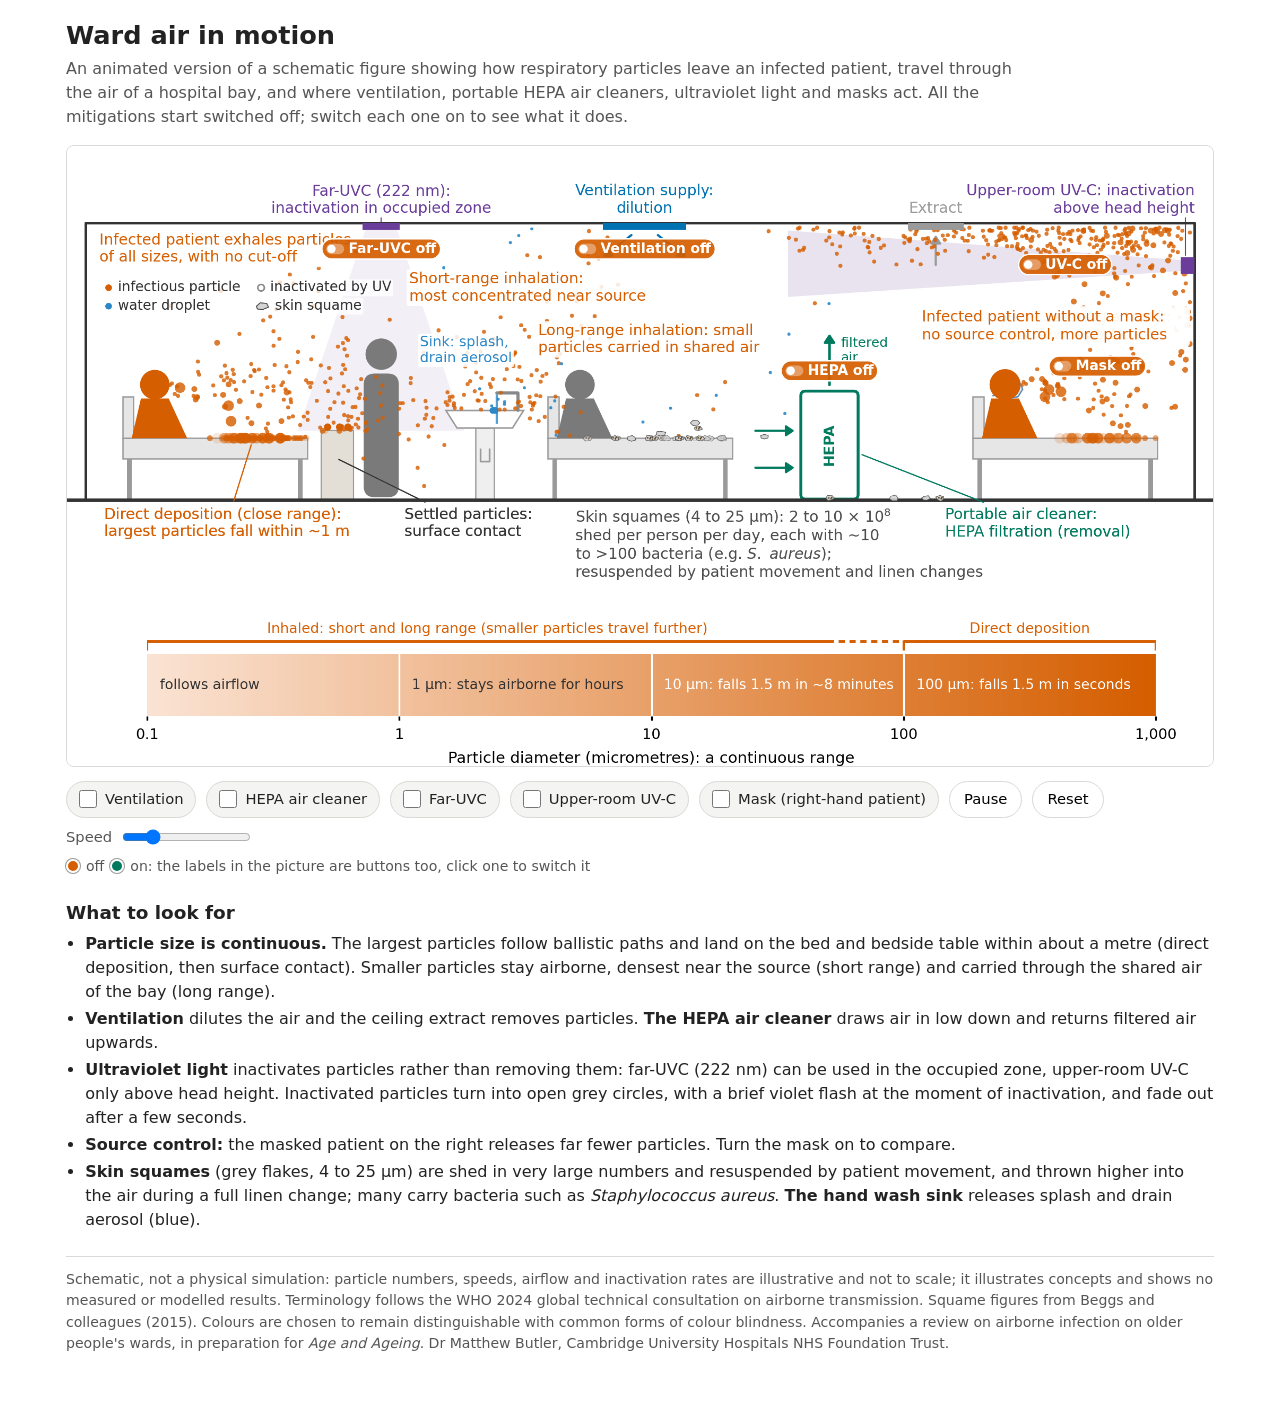
==== animation.html @ 776b563f "Partner logos, team photographs, and clickable red/green labels in the animation Co-Authored-By: Cla" ====
<!doctype html>
<html lang="en-GB">
<head>
<meta charset="utf-8">
<meta name="viewport" content="width=device-width, initial-scale=1">
<title>Ward air in motion</title>
<meta name="description" content="Animated schematic of how respiratory particles move through the air of a hospital bay, and where ventilation, HEPA air cleaning, ultraviolet light and masks act.">
<style>
:root{--ink:#222;--muted:#555;--bg:#fff;--panel:#f4f4f2;--line:#d9d9d6;--accent:#0072B2;--red:#D55E00;--green:#007A5E;--violet:#6A3D9A}
*{box-sizing:border-box}
body{margin:0;background:var(--bg);color:var(--ink);font:16px/1.5 system-ui,-apple-system,"Segoe UI",Roboto,sans-serif}
main{max-width:1180px;margin:0 auto;padding:20px 16px 40px}
h1{font-size:1.6rem;line-height:1.2;margin:0 0 6px}
.lede{color:var(--muted);margin:0 0 16px;max-width:60em}
.stage{position:relative;border:1px solid var(--line);border-radius:8px;overflow:hidden;background:#fff}
canvas{display:block;width:100%;height:auto}
.controls{display:flex;flex-wrap:wrap;gap:8px 10px;align-items:center;margin:14px 0 6px}
.toggle{display:inline-flex;align-items:center;gap:8px;border:1px solid var(--line);background:var(--panel);border-radius:999px;padding:6px 12px;font-size:.92rem;cursor:pointer;user-select:none}
.toggle input{width:18px;height:18px;margin:0;accent-color:var(--accent)}
button{font:inherit;font-size:.92rem;border:1px solid var(--line);background:#fff;border-radius:999px;padding:6px 14px;cursor:pointer}
button:hover,.toggle:hover{border-color:#999}
.speed{display:inline-flex;align-items:center;gap:8px;font-size:.92rem;color:var(--muted)}
.hint{font-size:.88rem;color:var(--muted);display:inline-flex;align-items:center;gap:6px;flex-basis:100%}
.sw{display:inline-block;width:14px;height:14px;border-radius:50%;border:2px solid #fff;box-shadow:0 0 0 1px #999}
.sw.off{background:#D55E00}.sw.on{background:#007A5E}
h2{font-size:1.15rem;margin:22px 0 6px}
ul{padding-left:1.2em;margin:6px 0}
li{margin:3px 0}
.note{font-size:.88rem;color:var(--muted);border-top:1px solid var(--line);margin-top:24px;padding-top:12px}
@media (prefers-color-scheme: dark){:root:not([data-theme="light"]){--ink:#eee;--muted:#bbb;--bg:#161616;--panel:#242424;--line:#3a3a3a}
:root:not([data-theme="light"]) button{background:#1e1e1e;color:var(--ink)}}
:root[data-theme="dark"]{--ink:#eee;--muted:#bbb;--bg:#161616;--panel:#242424;--line:#3a3a3a}
.embed main{padding:0;max-width:none}
.embed h1,.embed .lede,.embed h2,.embed ul,.embed .note{display:none}
</style>
<script>if(/[?&]embed=1/.test(location.search))document.documentElement.classList.add('embed');</script>
</head>
<body>
<main>
<h1>Ward air in motion</h1>
<p class="lede">An animated version of a schematic figure showing how respiratory particles leave an infected patient, travel through the air of a hospital bay, and where ventilation, portable HEPA air cleaners, ultraviolet light and masks act. All the mitigations start switched off; switch each one on to see what it does.</p>

<div class="stage"><canvas id="cv" width="2160" height="1170" role="img" aria-label="Animated cross-section of a hospital bay. An infected patient on the left breathes out particles: large ones fall onto the bed and table within about a metre, small ones drift across the bay. A member of staff stands under a far-UVC lamp, where particles are inactivated and drawn as open circles. A sink releases splash and aerosol. A patient in the middle bed sheds skin squames when the bed is made. Ventilation supply and extract are in the ceiling, a HEPA air cleaner draws air in near the floor, an upper-room UV-C lamp treats the air above head height, and a masked infected patient on the right releases few particles."></canvas></div>

<div class="controls" aria-label="Controls">
<label class="toggle"><input type="checkbox" id="vent"> Ventilation</label>
<label class="toggle"><input type="checkbox" id="hepa"> HEPA air cleaner</label>
<label class="toggle"><input type="checkbox" id="far"> Far-UVC</label>
<label class="toggle"><input type="checkbox" id="upper"> Upper-room UV-C</label>
<label class="toggle"><input type="checkbox" id="mask"> Mask (right-hand patient)</label>
<button id="play" type="button">Pause</button>
<button id="reset" type="button">Reset</button>
<label class="speed">Speed <input type="range" id="speed" min="0.5" max="3" step="0.25" value="1" aria-label="Animation speed"></label>
<span class="hint"><span class="sw off"></span> off <span class="sw on"></span> on: the labels in the picture are buttons too, click one to switch it</span>
</div>

<h2>What to look for</h2>
<ul>
<li><b>Particle size is continuous.</b> The largest particles follow ballistic paths and land on the bed and bedside table within about a metre (direct deposition, then surface contact). Smaller particles stay airborne, densest near the source (short range) and carried through the shared air of the bay (long range).</li>
<li><b>Ventilation</b> dilutes the air and the ceiling extract removes particles. <b>The HEPA air cleaner</b> draws air in low down and returns filtered air upwards.</li>
<li><b>Ultraviolet light</b> inactivates particles rather than removing them: far-UVC (222 nm) can be used in the occupied zone, upper-room UV-C only above head height. Inactivated particles turn into open grey circles, with a brief violet flash at the moment of inactivation, and fade out after a few seconds.</li>
<li><b>Source control:</b> the masked patient on the right releases far fewer particles. Turn the mask on to compare.</li>
<li><b>Skin squames</b> (grey flakes, 4 to 25 µm) are shed in very large numbers and resuspended by patient movement, and thrown higher into the air during a full linen change; many carry bacteria such as <i>Staphylococcus aureus</i>. <b>The hand wash sink</b> releases splash and drain aerosol (blue).</li>
</ul>

<p class="note">Schematic, not a physical simulation: particle numbers, speeds, airflow and inactivation rates are illustrative and not to scale; it illustrates concepts and shows no measured or modelled results. Terminology follows the WHO 2024 global technical consultation on airborne transmission. Squame figures from Beggs and colleagues (2015). Colours are chosen to remain distinguishable with common forms of colour blindness. Accompanies a review on airborne infection on older people's wards, in preparation for <i>Age and Ageing</i>. Dr Matthew Butler, Cambridge University Hospitals NHS Foundation Trust.</p>
</main>

<script>
(function(){
const M={W:2160,H:1170,x0:34.83870967741936,y0:668.0612903225807,x1:2125.161290322581,y1:145.48064516129034};
const SX=(M.x1-M.x0)/12, SY=(M.y0-M.y1)/3;
const X=x=>M.x0+x*SX, Y=y=>M.y0-y*SY;
const RED='#D55E00', WATER='#2B88C8', SQF='#D4D4D4', SQE='#4D4D4D', BUG='#5a3d14';
const cv=document.getElementById('cv'), ctx=cv.getContext('2d');
const bg=new Image(); bg.src='background.png'; const lb=new Image(); lb.src='labels.png';
const $=id=>document.getElementById(id);
const on={vent:false,hepa:false,far:false,upper:false,mask:false};
const HIT=[];
function canvasPt(e){const r=cv.getBoundingClientRect();return {x:(e.clientX-r.left)*M.W/r.width,y:(e.clientY-r.top)*M.H/r.height};}
function hitTag(e){const p=canvasPt(e);return HIT.find(h=>p.x>=h.x0&&p.x<=h.x1&&p.y>=h.y0&&p.y<=h.y1);}
cv.addEventListener('click',e=>{const h=hitTag(e);if(!h)return;const box=$(h.k);box.checked=!box.checked;box.dispatchEvent(new Event('change'));});
cv.addEventListener('mousemove',e=>{cv.style.cursor=hitTag(e)?'pointer':'default';});
['vent','hepa','far','upper','mask'].forEach(k=>$(k).addEventListener('change',e=>on[k]=e.target.checked));
let speed=1; $('speed').addEventListener('input',e=>speed=+e.target.value);
let running=!window.matchMedia('(prefers-reduced-motion: reduce)').matches;
const playBtn=$('play'); playBtn.textContent=running?'Pause':'Play';
playBtn.addEventListener('click',()=>{running=!running;playBtn.textContent=running?'Pause':'Play';last=performance.now();});
let P=[], cnt, t=0, bedN=0, bedLab='', bedLabT=-99;
function reset(){P=[];cnt={staff:0,pt:0,uv:0,hepa:0,ext:0};t=0;bedN=0;bedLabT=-99;}
reset(); $('reset').addEventListener('click',reset);

const CONE=[[3.03,2.93],[3.37,2.93],[4.1,0.75],[2.3,0.75]];
const BAND=[[11.85,2.48],[11.85,2.6],[7.6,2.92],[7.6,2.2]];
function inPoly(x,y,poly){let c=false;for(let i=0,j=poly.length-1;i<poly.length;j=i++){const[xi,yi]=poly[i],[xj,yj]=poly[j];if(((yi>y)!=(yj>y))&&(x<(xj-xi)*(y-yi)/(yj-yi)+xi))c=!c;}return c;}
const rnd=(a,b)=>a+Math.random()*(b-a);
function randn(){let u=0,v=0;while(!u)u=Math.random();while(!v)v=Math.random();return Math.sqrt(-2*Math.log(u))*Math.cos(2*Math.PI*v);}
const SURF=[[0.4,2.4,0.67],[5.0,7.0,0.67],[9.6,11.6,0.67],[2.55,2.9,0.75],[3.9,4.74,0.97]];
function surface(x){for(const[a,b,h]of SURF)if(x>=a&&x<=b)return h;return 0.02;}

function flow(x,y){
  let u=0.16-0.22*(y-1.4)*(y>1.4?1:0.4), v=-0.16*Math.cos(Math.PI*x/12);
  if(on.vent){
    const dx=x-6.05;
    if(y>1.0){const g=Math.exp(-dx*dx/0.35);v-=0.55*g*(y-1.0)/2;u+=0.35*dx*Math.exp(-dx*dx/0.8)*(y>2.0?1:0.4);}
    const ex=9.2-x, ey=2.95-y, d=Math.hypot(ex,ey); if(d<3){const s=0.45/(d+0.4);u+=s*ex/d;v+=s*ey/d;}
  }
  if(on.hepa){
    const ex=7.72-x, ey=0.55-y, d=Math.hypot(ex,ey); if(d<3.2&&x<7.75){const s=0.6/(d+0.35);u+=s*ex/d;v+=s*ey/d;}
    if(Math.abs(x-8.05)<0.3&&y>1.17&&y<2.7){v+=0.9*(1-(y-1.17)/1.6);}
  }
  if(x>11.2)v+=0.35*(x-11.2)/0.8; if(x<0.6&&y>0.3)v-=0.2*(0.6-x)/0.6; // air turns at the walls
  // thermal plumes: warm air rising above each person carries small particles towards the ceiling
  for(const hx of [0.75,3.2,5.35,9.95]){const d=x-hx;const top=hx===3.2?1.75:1.4;if(y>top-0.1){const g=Math.exp(-d*d/0.12);v+=0.45*g;u+=-0.15*d*g;}}
  return [u,v];
}

function emit(kind,x,y,vx,vy,extra){P.push(Object.assign({k:kind,x,y,vx,vy,act:true,age:0,set:false},extra||{}));}
function exhale(mx,my,dir,scale,slow){
  const r=[['S',34],['M',7],['L',2.2]];
  for(const[k,rate]of r){
    let n=rate*scale*DT; n=Math.floor(n)+(Math.random()<n%1?1:0);
    for(let i=0;i<n;i++){
      const a=randn()*(slow?1.4:0.25)+(slow?Math.PI/2*0.4:0.05);
      const sp=slow?rnd(0.1,0.35):(k==='L'?rnd(0.9,1.5):rnd(1.2,2.1));
      emit(k,mx,my+randn()*0.02,dir*sp*Math.cos(a),sp*Math.sin(a));
    }
  }
}
function flakeShape(){const a=[];const o=Math.random()*6;for(let i=0;i<6;i++){const r=0.05*(0.7+0.5*Math.random());a.push([r*Math.cos(o+i*Math.PI/3),0.6*r*Math.sin(o+i*Math.PI/3)]);}return a;}

let DT=0.016;
function step(dt){
  DT=dt; t+=dt;
  // breathing cycle, 4 s, exhale for the first 45%
  const ph=(t%4)/4;
  if(ph<0.45){
    exhale(0.93,1.22,1,1,false);
    if(on.mask) exhale(10.12,1.2,1,0.1,true); else exhale(10.12,1.22,1,1,false);
  }
  // patient movement on the middle bed every 9 s
  if(t%9<dt){
    bedN++; const linen=bedN%3===0;   // every third resuspension is a full linen change
    for(let i=0;i<12;i++)emit('Q',rnd(5.2,6.9),0.72,rnd(-0.25,0.25),rnd(0.5,1.0),{shape:flakeShape(),bug:Math.random()<0.5});
    if(linen)for(let i=0;i<14;i++)emit('Q',rnd(5.1,7.0),0.75,rnd(-0.35,0.35),rnd(1.0,1.6),{shape:flakeShape(),bug:Math.random()<0.5,lift:rnd(2.0,3.2)});
    bedLab=linen?'linen change':'patient movement'; bedLabT=t;
  }
  if(Math.random()<0.4*dt)emit('Q',rnd(5.2,6.9),0.72,rnd(-0.1,0.1),rnd(0.2,0.4),{shape:flakeShape(),bug:Math.random()<0.5});
  // sink runs for 2 s every 7 s
  if(t%7<2){
    if(Math.random()<6*dt){const s=Math.random()<0.5?-1:1;emit('W',4.42,0.92,s*rnd(0.3,0.75),rnd(0.3,0.65));}
    if(Math.random()<4*dt)emit('A',rnd(4.2,4.65),0.98,rnd(-0.05,0.05),rnd(0.1,0.3));
  }
  const keep=[];
  for(const p of P){
    p.age+=dt; if(p.fl>0)p.fl-=dt;
    if(p.ia!==undefined){p.ia+=dt;if(p.ia>3)continue;} // inactivated particles fade out after about 3 s
    if(p.set){if(p.age<25)keep.push(p);continue;}
    const [fu,fv]=flow(p.x,p.y);
    if(p.k==='L'||p.k==='W'){p.vy-=2.2*dt;p.vx*=1-0.15*dt;}
    else{
      const tau=p.k==='S'||p.k==='A'?0.7:(p.k==='M'?0.5:0.6);
      let sett=p.k==='M'?-0.2:(p.k==='Q'?-0.18:(p.k==='S'&&p.age<25?0.1*(1-p.age/25):0)); // warm breath rises
      if(p.lift>0){sett+=1.3*Math.min(1,p.lift/2);p.lift-=dt;} // vigorous linen shaking throws squames high
      p.vx+=(fu-p.vx)*dt/tau; p.vy+=(fv+sett-p.vy)*dt/tau;
      const sig=p.k==='Q'?0.05:(p.k==='S'||p.k==='A'?0.2:0.13);
      p.x+=randn()*sig*Math.sqrt(dt); p.y+=randn()*sig*Math.sqrt(dt);
    }
    p.x+=p.vx*dt; p.y+=p.vy*dt;
    if(p.x<0.05){p.x=0.05;p.vx=Math.abs(p.vx);} if(p.x>11.95){p.x=11.95;p.vx=-Math.abs(p.vx);}
    if(p.y>2.95){p.y=2.95;p.vy=-Math.abs(p.vy);}
    const h=surface(p.x);
    if(p.y<h){
      if(p.k==='S'||p.k==='A'){p.y=h+0.01;p.vy=Math.abs(p.vy)*0.3;}
      else{p.y=h;p.set=true;p.age=0;keep.push(p);continue;}
    }
    // removal
    if(on.hepa&&p.x>7.75&&p.x<8.35&&p.y<1.17&&p.y>0.02){if(p.k!=='W')cnt.hepa++;continue;}
    if(on.vent&&Math.hypot(p.x-9.2,p.y-2.96)<0.22){cnt.ext++;continue;}
    const inf=(p.k==='S'||p.k==='M');
    if(inf&&p.act){
      if(on.far&&inPoly(p.x,p.y,CONE)&&Math.random()<2.0*dt){p.act=false;p.fl=0.7;p.ia=0;cnt.uv++;}
      else if(on.upper&&inPoly(p.x,p.y,BAND)&&Math.random()<3.0*dt){p.act=false;p.fl=0.7;p.ia=0;cnt.uv++;}
      if(p.act&&Math.hypot(p.x-3.2,p.y-1.58)<0.2){cnt.staff++;continue;}
      if(p.act&&Math.hypot(p.x-5.35,p.y-1.25)<0.2){cnt.pt++;continue;}
    }
    const life=(p.k==='S'||p.k==='A')?80:(p.k==='Q'?60:40);
    if(p.age>life)continue;
    keep.push(p);
  }
  P=keep.length>2600?keep.slice(keep.length-2600):keep;
}

const R={S:0.022,M:0.032,L:0.058,W:0.034,A:0.017};
function draw(){
  ctx.clearRect(0,0,M.W,M.H);
  if(bg.complete)ctx.drawImage(bg,0,0,M.W,M.H);
  for(const p of P){
    const fade=p.set?Math.max(0,1-p.age/25):((p.k==='S'||p.k==='A')&&p.age>65?Math.max(0,(80-p.age)/15):1);
    ctx.globalAlpha=fade;
    if(p.k==='Q'){
      ctx.beginPath();p.shape.forEach(([dx,dy],i)=>{const px=X(p.x+dx),py=Y(p.y+dy);i?ctx.lineTo(px,py):ctx.moveTo(px,py);});ctx.closePath();
      ctx.fillStyle=SQF;ctx.fill();ctx.lineWidth=1.2;ctx.strokeStyle=SQE;ctx.stroke();
      if(p.bug){ctx.fillStyle=BUG;for(const[dx,dy]of[[-0.015,0.004],[0.01,-0.006],[0.018,0.008]]){ctx.beginPath();ctx.arc(X(p.x+dx),Y(p.y+dy),0.009*SX,0,7);ctx.fill();}}
      continue;
    }
    const r=R[p.k]*SX;
    ctx.beginPath();
    if(p.k==='W'||p.k==='A'){ctx.arc(X(p.x),Y(p.y),r,0,7);ctx.fillStyle=WATER;ctx.globalAlpha*=0.9;ctx.fill();}
    else if(p.act){ctx.arc(X(p.x),Y(p.y),r,0,7);ctx.fillStyle=RED;ctx.globalAlpha*=0.82;ctx.fill();}
    else{if(p.ia>2)ctx.globalAlpha*=Math.max(0,3-p.ia);ctx.arc(X(p.x),Y(p.y),r*1.2,0,7);ctx.fillStyle='#fff';ctx.fill();ctx.lineWidth=1.8;ctx.strokeStyle='#8C8C8C';ctx.stroke();
      if(p.fl>0){const k=p.fl/0.7;ctx.beginPath();ctx.arc(X(p.x),Y(p.y),r*(1.2+3*(1-k)),0,7);ctx.globalAlpha=k;ctx.lineWidth=2.5;ctx.strokeStyle='#6A3D9A';ctx.stroke();}}
  }
  ctx.globalAlpha=1;
  if(lb.complete)ctx.drawImage(lb,0,0,M.W,M.H);
  if(!on.mask){ctx.fillStyle=RED;ctx.beginPath();ctx.arc(X(9.95),Y(1.25),0.168*SX,0,7);ctx.fill();
    // swap the right-hand patient's label to match the toggle
    ctx.fillStyle='rgba(255,255,255,0.95)';ctx.beginPath();ctx.roundRect(X(9.0),Y(2.1),X(11.95)-X(9.0),Y(1.66)-Y(2.1),8);ctx.fill();
    ctx.font='28px "DejaVu Sans",Verdana,system-ui,sans-serif';ctx.fillStyle=RED;ctx.textAlign='left';ctx.textBaseline='middle';
    ctx.fillText('Infected patient without a mask:',X(9.05),Y(1.88)-17);ctx.fillText('no source control, more particles',X(9.05),Y(1.88)+17);}
  HIT.length=0;
  const tag=(k,x,y,txt)=>{const isOn=on[k];const label=txt+(isOn?' on':' off');ctx.font='600 26px system-ui,sans-serif';const w=ctx.measureText(label).width+58;const x0=X(x)-w/2,y0=Y(y)-19;
    ctx.fillStyle=isOn?'rgba(0,122,94,0.92)':'rgba(213,94,0,0.92)';ctx.beginPath();ctx.roundRect(x0,y0,w,38,19);ctx.fill();ctx.lineWidth=2.5;ctx.strokeStyle='#fff';ctx.stroke();
    ctx.fillStyle='rgba(255,255,255,0.35)';ctx.beginPath();ctx.roundRect(x0+8,y0+9,34,20,10);ctx.fill();ctx.fillStyle='#fff';ctx.beginPath();ctx.arc(isOn?x0+32:x0+18,y0+19,8,0,7);ctx.fill();
    ctx.fillStyle='#fff';ctx.textAlign='left';ctx.textBaseline='middle';ctx.fillText(label,x0+50,Y(y)+1);HIT.push({k,x0,y0,x1:x0+w,y1:y0+38});};
  tag('far',3.2,2.72,'Far-UVC');
  tag('vent',6.05,2.72,'Ventilation');
  tag('hepa',8.05,1.4,'HEPA');
  tag('upper',10.6,2.55,'UV-C');
  tag('mask',10.95,1.45,'Mask');
  if(t-bedLabT<(bedLab==='linen change'?5:2.5)){ctx.font=(bedLab==='linen change'?'italic 600 26px':'italic 24px')+' system-ui,sans-serif';ctx.fillStyle=SQE;ctx.textAlign='center';ctx.fillText(bedLab,X(6.0),Y(0.5));}
}

let last=performance.now(), lastUI=0;
function frame(now){
  const real=Math.min(0.05,(now-last)/1000); last=now;
  if(running){let rem=real*speed;while(rem>0){const d=Math.min(0.02,rem);step(d);rem-=d;}}
  draw();
  requestAnimationFrame(frame);
}
// warm up a few seconds so the plume is visible at once
const TEST=new URLSearchParams(location.search).get('test');
if(TEST){const q=TEST.split(',');for(const k of q)if(k in on){on[k]=false;$(k).checked=false;}}
for(let i=0;i<(TEST?6000:1000);i++)step(0.02);
if(!TEST)cnt={staff:0,pt:0,uv:0,hepa:0,ext:0};
requestAnimationFrame(frame);
})();
</script>
</body>
</html>
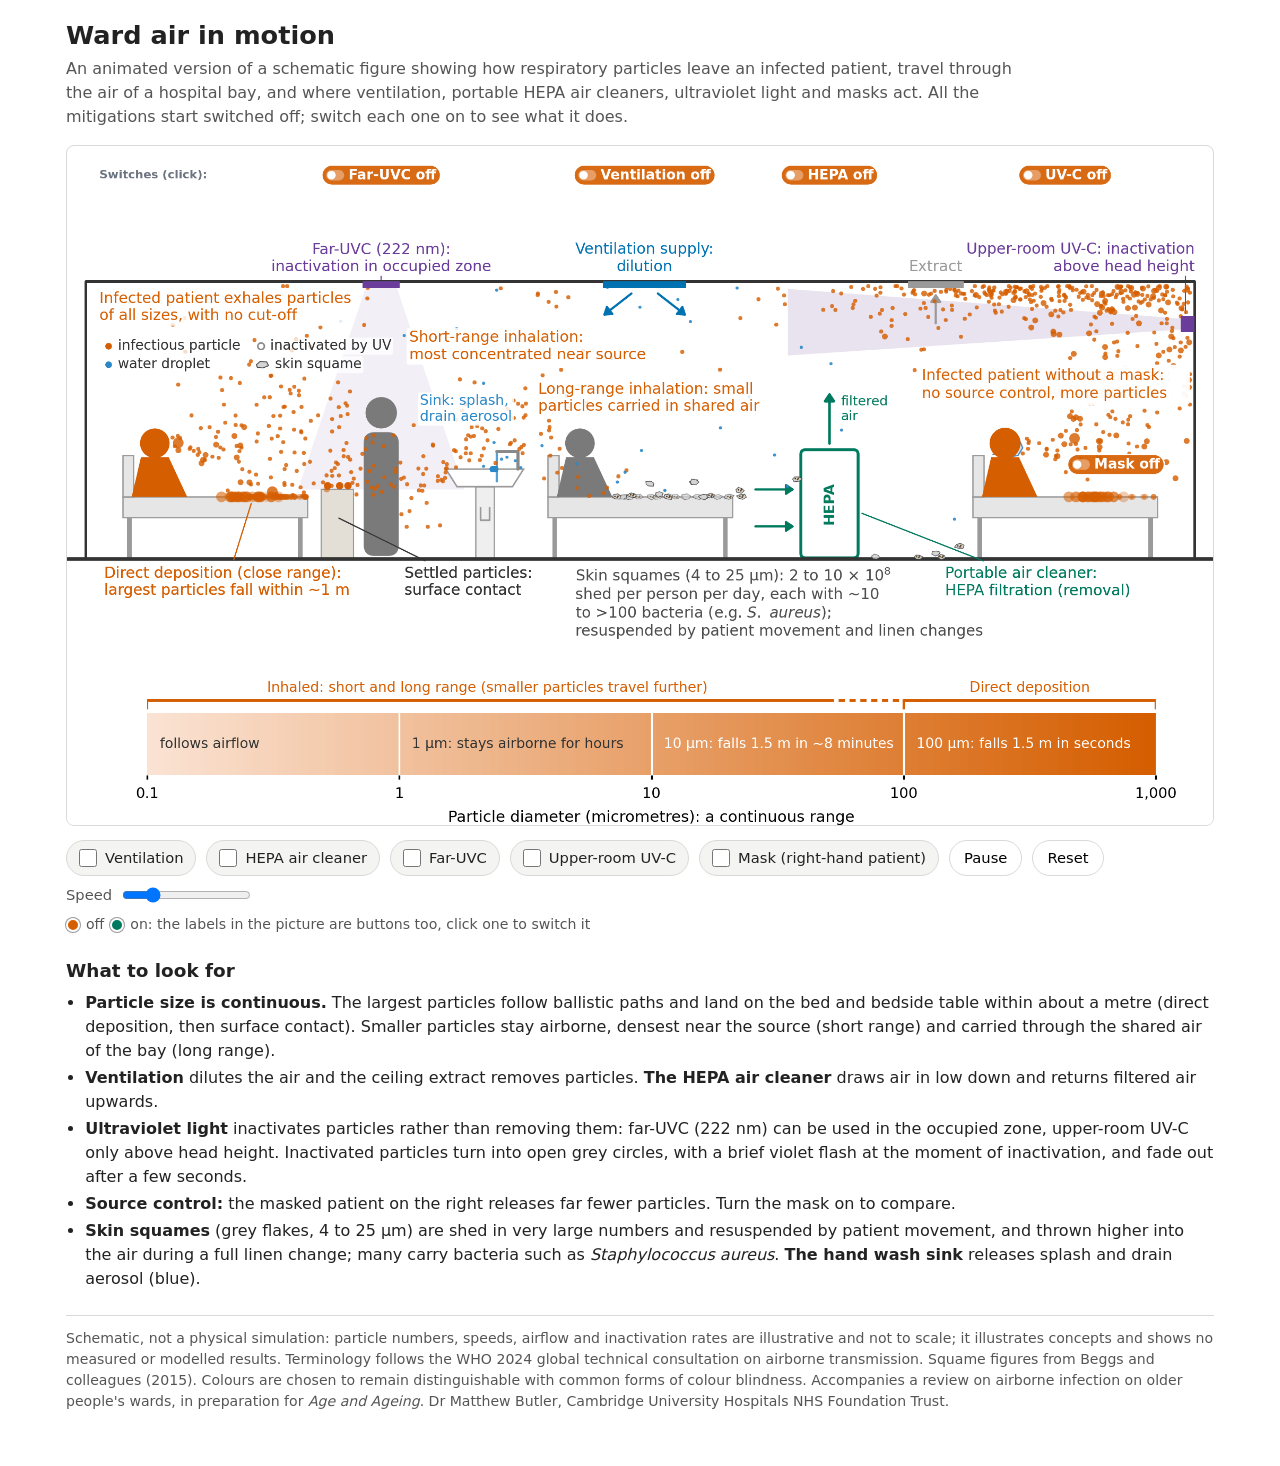
==== commit 5c76fe91: "Animation: switch band above the room so labels no longer overlap; CVR logo Co-Authored-By: Claude F" ====
--- a/animation.html
+++ b/animation.html
@@ -40,7 +40,7 @@
 <h1>Ward air in motion</h1>
 <p class="lede">An animated version of a schematic figure showing how respiratory particles leave an infected patient, travel through the air of a hospital bay, and where ventilation, portable HEPA air cleaners, ultraviolet light and masks act. All the mitigations start switched off; switch each one on to see what it does.</p>
 
-<div class="stage"><canvas id="cv" width="2160" height="1170" role="img" aria-label="Animated cross-section of a hospital bay. An infected patient on the left breathes out particles: large ones fall onto the bed and table within about a metre, small ones drift across the bay. A member of staff stands under a far-UVC lamp, where particles are inactivated and drawn as open circles. A sink releases splash and aerosol. A patient in the middle bed sheds skin squames when the bed is made. Ventilation supply and extract are in the ceiling, a HEPA air cleaner draws air in near the floor, an upper-room UV-C lamp treats the air above head height, and a masked infected patient on the right releases few particles."></canvas></div>
+<div class="stage"><canvas id="cv" width="2160" height="1280" role="img" aria-label="Animated cross-section of a hospital bay. An infected patient on the left breathes out particles: large ones fall onto the bed and table within about a metre, small ones drift across the bay. A member of staff stands under a far-UVC lamp, where particles are inactivated and drawn as open circles. A sink releases splash and aerosol. A patient in the middle bed sheds skin squames when the bed is made. Ventilation supply and extract are in the ceiling, a HEPA air cleaner draws air in near the floor, an upper-room UV-C lamp treats the air above head height, and a masked infected patient on the right releases few particles."></canvas></div>
 
 <div class="controls" aria-label="Controls">
 <label class="toggle"><input type="checkbox" id="vent"> Ventilation</label>
@@ -68,7 +68,8 @@
 
 <script>
 (function(){
-const M={W:2160,H:1170,x0:34.83870967741936,y0:668.0612903225807,x1:2125.161290322581,y1:145.48064516129034};
+const TOPBAND=110;
+const M={W:2160,H:1280,x0:34.83870967741936,y0:668.0612903225807+TOPBAND,x1:2125.161290322581,y1:145.48064516129034+TOPBAND};
 const SX=(M.x1-M.x0)/12, SY=(M.y0-M.y1)/3;
 const X=x=>M.x0+x*SX, Y=y=>M.y0-y*SY;
 const RED='#D55E00', WATER='#2B88C8', SQF='#D4D4D4', SQE='#4D4D4D', BUG='#5a3d14';
@@ -194,7 +195,7 @@
 const R={S:0.022,M:0.032,L:0.058,W:0.034,A:0.017};
 function draw(){
   ctx.clearRect(0,0,M.W,M.H);
-  if(bg.complete)ctx.drawImage(bg,0,0,M.W,M.H);
+  if(bg.complete)ctx.drawImage(bg,0,TOPBAND,M.W,M.H-TOPBAND);
   for(const p of P){
     const fade=p.set?Math.max(0,1-p.age/25):((p.k==='S'||p.k==='A')&&p.age>65?Math.max(0,(80-p.age)/15):1);
     ctx.globalAlpha=fade;
@@ -212,22 +213,24 @@
       if(p.fl>0){const k=p.fl/0.7;ctx.beginPath();ctx.arc(X(p.x),Y(p.y),r*(1.2+3*(1-k)),0,7);ctx.globalAlpha=k;ctx.lineWidth=2.5;ctx.strokeStyle='#6A3D9A';ctx.stroke();}}
   }
   ctx.globalAlpha=1;
-  if(lb.complete)ctx.drawImage(lb,0,0,M.W,M.H);
+  if(lb.complete)ctx.drawImage(lb,0,TOPBAND,M.W,M.H-TOPBAND);
   if(!on.mask){ctx.fillStyle=RED;ctx.beginPath();ctx.arc(X(9.95),Y(1.25),0.168*SX,0,7);ctx.fill();
     // swap the right-hand patient's label to match the toggle
     ctx.fillStyle='rgba(255,255,255,0.95)';ctx.beginPath();ctx.roundRect(X(9.0),Y(2.1),X(11.95)-X(9.0),Y(1.66)-Y(2.1),8);ctx.fill();
     ctx.font='28px "DejaVu Sans",Verdana,system-ui,sans-serif';ctx.fillStyle=RED;ctx.textAlign='left';ctx.textBaseline='middle';
     ctx.fillText('Infected patient without a mask:',X(9.05),Y(1.88)-17);ctx.fillText('no source control, more particles',X(9.05),Y(1.88)+17);}
   HIT.length=0;
-  const tag=(k,x,y,txt)=>{const isOn=on[k];const label=txt+(isOn?' on':' off');ctx.font='600 26px system-ui,sans-serif';const w=ctx.measureText(label).width+58;const x0=X(x)-w/2,y0=Y(y)-19;
+  const tag=(k,cx,cy,txt)=>{const isOn=on[k];const label=txt+(isOn?' on':' off');ctx.font='600 26px system-ui,sans-serif';const w=ctx.measureText(label).width+58;const x0=cx-w/2,y0=cy-19;
     ctx.fillStyle=isOn?'rgba(0,122,94,0.92)':'rgba(213,94,0,0.92)';ctx.beginPath();ctx.roundRect(x0,y0,w,38,19);ctx.fill();ctx.lineWidth=2.5;ctx.strokeStyle='#fff';ctx.stroke();
     ctx.fillStyle='rgba(255,255,255,0.35)';ctx.beginPath();ctx.roundRect(x0+8,y0+9,34,20,10);ctx.fill();ctx.fillStyle='#fff';ctx.beginPath();ctx.arc(isOn?x0+32:x0+18,y0+19,8,0,7);ctx.fill();
-    ctx.fillStyle='#fff';ctx.textAlign='left';ctx.textBaseline='middle';ctx.fillText(label,x0+50,Y(y)+1);HIT.push({k,x0,y0,x1:x0+w,y1:y0+38});};
-  tag('far',3.2,2.72,'Far-UVC');
-  tag('vent',6.05,2.72,'Ventilation');
-  tag('hepa',8.05,1.4,'HEPA');
-  tag('upper',10.6,2.55,'UV-C');
-  tag('mask',10.95,1.45,'Mask');
+    ctx.fillStyle='#fff';ctx.textAlign='left';ctx.textBaseline='middle';ctx.fillText(label,x0+50,cy+1);HIT.push({k,x0,y0,x1:x0+w,y1:y0+38});};
+  // switches sit in a band above the room, each above its device; the mask switch sits by the foot of the right-hand bed
+  ctx.font='600 22px system-ui,sans-serif';ctx.fillStyle='#6b7480';ctx.textAlign='left';ctx.textBaseline='middle';ctx.fillText('Switches (click):',X(0.15),TOPBAND/2);
+  tag('far',X(3.2),TOPBAND/2,'Far-UVC');
+  tag('vent',X(6.05),TOPBAND/2,'Ventilation');
+  tag('hepa',X(8.05),TOPBAND/2,'HEPA');
+  tag('upper',X(10.6),TOPBAND/2,'UV-C');
+  tag('mask',X(11.15),Y(1.02),'Mask');
   if(t-bedLabT<(bedLab==='linen change'?5:2.5)){ctx.font=(bedLab==='linen change'?'italic 600 26px':'italic 24px')+' system-ui,sans-serif';ctx.fillStyle=SQE;ctx.textAlign='center';ctx.fillText(bedLab,X(6.0),Y(0.5));}
 }
 
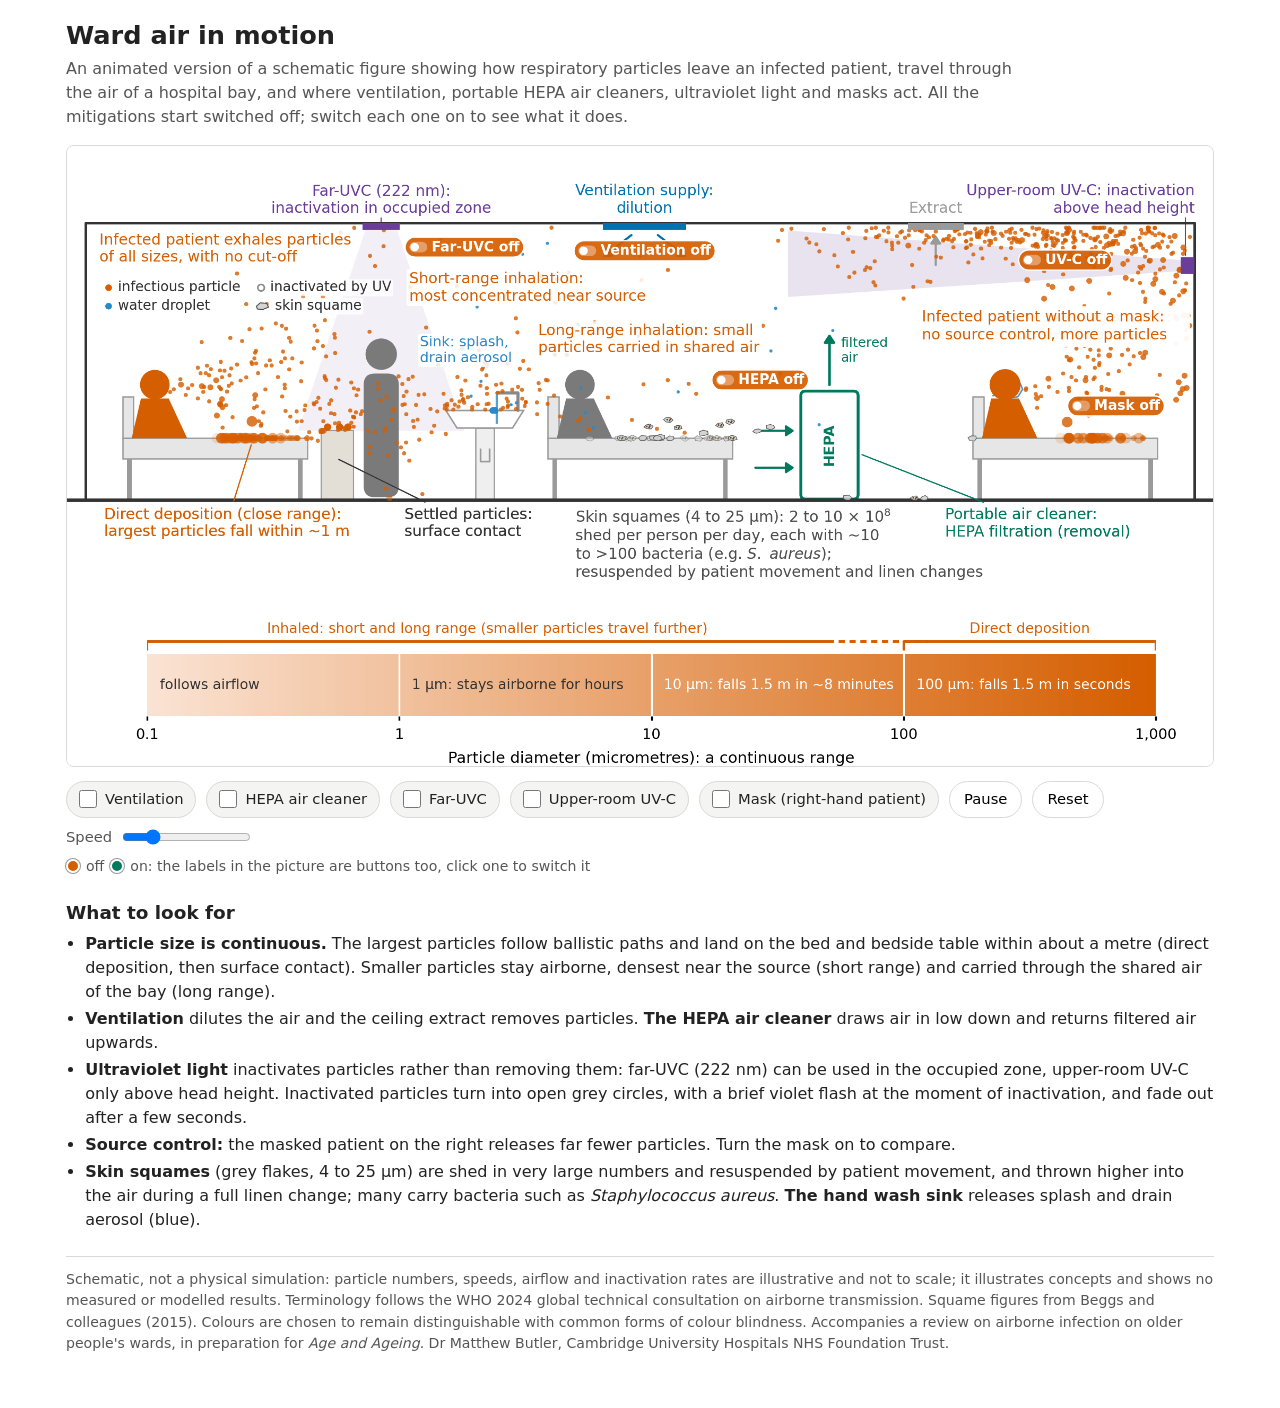
==== commit b2b2e914: "Switches inside the picture beside their devices, clear of the printed labels Co-Authored-By: Claude" ====
--- a/animation.html
+++ b/animation.html
@@ -40,7 +40,7 @@
 <h1>Ward air in motion</h1>
 <p class="lede">An animated version of a schematic figure showing how respiratory particles leave an infected patient, travel through the air of a hospital bay, and where ventilation, portable HEPA air cleaners, ultraviolet light and masks act. All the mitigations start switched off; switch each one on to see what it does.</p>
 
-<div class="stage"><canvas id="cv" width="2160" height="1280" role="img" aria-label="Animated cross-section of a hospital bay. An infected patient on the left breathes out particles: large ones fall onto the bed and table within about a metre, small ones drift across the bay. A member of staff stands under a far-UVC lamp, where particles are inactivated and drawn as open circles. A sink releases splash and aerosol. A patient in the middle bed sheds skin squames when the bed is made. Ventilation supply and extract are in the ceiling, a HEPA air cleaner draws air in near the floor, an upper-room UV-C lamp treats the air above head height, and a masked infected patient on the right releases few particles."></canvas></div>
+<div class="stage"><canvas id="cv" width="2160" height="1170" role="img" aria-label="Animated cross-section of a hospital bay. An infected patient on the left breathes out particles: large ones fall onto the bed and table within about a metre, small ones drift across the bay. A member of staff stands under a far-UVC lamp, where particles are inactivated and drawn as open circles. A sink releases splash and aerosol. A patient in the middle bed sheds skin squames when the bed is made. Ventilation supply and extract are in the ceiling, a HEPA air cleaner draws air in near the floor, an upper-room UV-C lamp treats the air above head height, and a masked infected patient on the right releases few particles."></canvas></div>
 
 <div class="controls" aria-label="Controls">
 <label class="toggle"><input type="checkbox" id="vent"> Ventilation</label>
@@ -68,8 +68,8 @@
 
 <script>
 (function(){
-const TOPBAND=110;
-const M={W:2160,H:1280,x0:34.83870967741936,y0:668.0612903225807+TOPBAND,x1:2125.161290322581,y1:145.48064516129034+TOPBAND};
+const TOPBAND=0;
+const M={W:2160,H:1170,x0:34.83870967741936,y0:668.0612903225807+TOPBAND,x1:2125.161290322581,y1:145.48064516129034+TOPBAND};
 const SX=(M.x1-M.x0)/12, SY=(M.y0-M.y1)/3;
 const X=x=>M.x0+x*SX, Y=y=>M.y0-y*SY;
 const RED='#D55E00', WATER='#2B88C8', SQF='#D4D4D4', SQE='#4D4D4D', BUG='#5a3d14';
@@ -224,12 +224,11 @@
     ctx.fillStyle=isOn?'rgba(0,122,94,0.92)':'rgba(213,94,0,0.92)';ctx.beginPath();ctx.roundRect(x0,y0,w,38,19);ctx.fill();ctx.lineWidth=2.5;ctx.strokeStyle='#fff';ctx.stroke();
     ctx.fillStyle='rgba(255,255,255,0.35)';ctx.beginPath();ctx.roundRect(x0+8,y0+9,34,20,10);ctx.fill();ctx.fillStyle='#fff';ctx.beginPath();ctx.arc(isOn?x0+32:x0+18,y0+19,8,0,7);ctx.fill();
     ctx.fillStyle='#fff';ctx.textAlign='left';ctx.textBaseline='middle';ctx.fillText(label,x0+50,cy+1);HIT.push({k,x0,y0,x1:x0+w,y1:y0+38});};
-  // switches sit in a band above the room, each above its device; the mask switch sits by the foot of the right-hand bed
-  ctx.font='600 22px system-ui,sans-serif';ctx.fillStyle='#6b7480';ctx.textAlign='left';ctx.textBaseline='middle';ctx.fillText('Switches (click):',X(0.15),TOPBAND/2);
-  tag('far',X(3.2),TOPBAND/2,'Far-UVC');
-  tag('vent',X(6.05),TOPBAND/2,'Ventilation');
-  tag('hepa',X(8.05),TOPBAND/2,'HEPA');
-  tag('upper',X(10.6),TOPBAND/2,'UV-C');
+  // switches sit beside their devices, in gaps between the printed labels
+  tag('far',X(4.1),Y(2.74),'Far-UVC');
+  tag('vent',X(6.05),Y(2.7),'Ventilation');
+  tag('hepa',X(7.3),Y(1.3),'HEPA');
+  tag('upper',X(10.6),Y(2.6),'UV-C');
   tag('mask',X(11.15),Y(1.02),'Mask');
   if(t-bedLabT<(bedLab==='linen change'?5:2.5)){ctx.font=(bedLab==='linen change'?'italic 600 26px':'italic 24px')+' system-ui,sans-serif';ctx.fillStyle=SQE;ctx.textAlign='center';ctx.fillText(bedLab,X(6.0),Y(0.5));}
 }
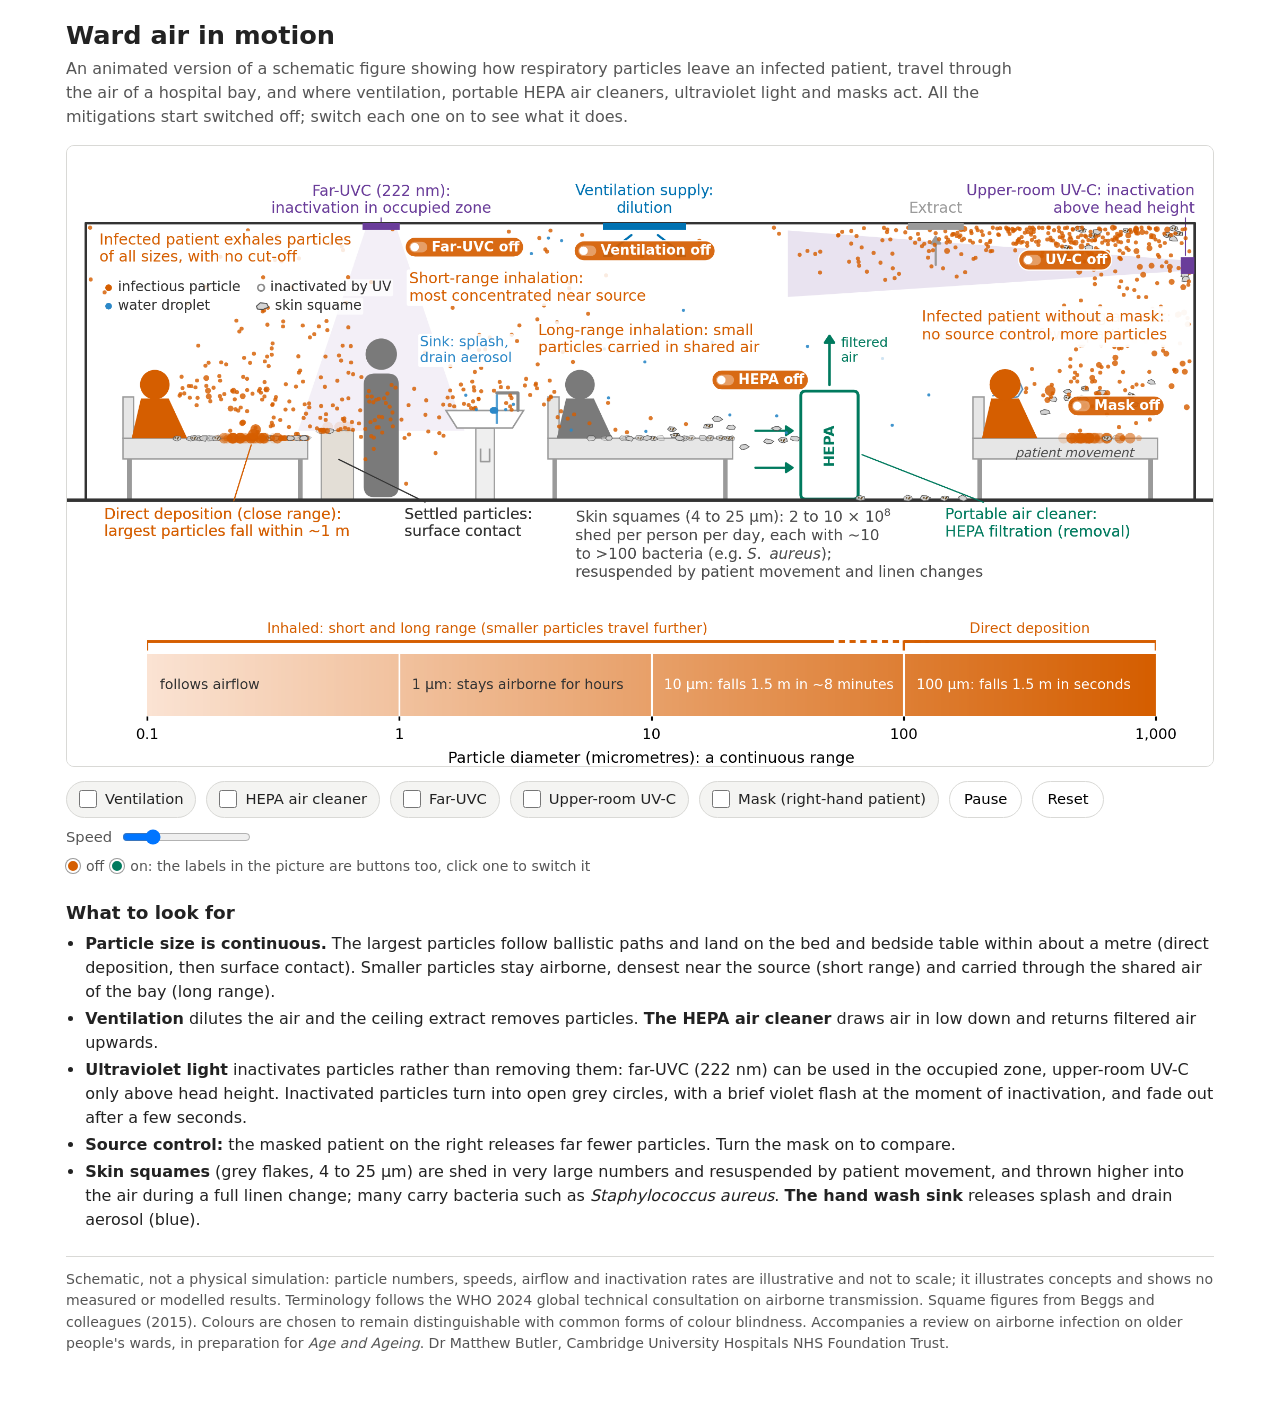
==== commit e569e129: "Animation: far-UVC inactivates settled particles, table particles are simulated (reset clears them)," ====
--- a/animation.html
+++ b/animation.html
@@ -87,8 +87,12 @@
 let running=!window.matchMedia('(prefers-reduced-motion: reduce)').matches;
 const playBtn=$('play'); playBtn.textContent=running?'Pause':'Play';
 playBtn.addEventListener('click',()=>{running=!running;playBtn.textContent=running?'Pause':'Play';last=performance.now();});
-let P=[], cnt, t=0, bedN=0, bedLab='', bedLabT=-99;
-function reset(){P=[];cnt={staff:0,pt:0,uv:0,hepa:0,ext:0};t=0;bedN=0;bedLabT=-99;}
+let P=[], cnt, t=0;
+// three beds, each with its own rhythm of patient movement (every third one a full linen change), deliberately out of step with each other
+const BEDS=[{x0:0.8,x1:2.3,lx:1.5,period:11,off:4,n:0,lab:'',labT:-99},{x0:5.2,x1:6.9,lx:6.05,period:9,off:0,n:0,lab:'',labT:-99},{x0:10.0,x1:11.5,lx:10.7,period:13,off:7,n:0,lab:'',labT:-99}];
+function reset(){P=[];cnt={staff:0,pt:0,uv:0,hepa:0,ext:0};t=0;for(const b of BEDS){b.n=0;b.lab='';b.labT=-99;}
+  // three settled particles on the bedside table at the start (they fade, far-UVC can inactivate them, and reset clears them)
+  for(const x of [2.62,2.75,2.84])P.push({k:'L',x,y:0.79,vx:0,vy:0,act:true,age:0,set:true});}
 reset(); $('reset').addEventListener('click',reset);
 
 const CONE=[[3.03,2.93],[3.37,2.93],[4.1,0.75],[2.3,0.75]];
@@ -139,14 +143,15 @@
     exhale(0.93,1.22,1,1,false);
     if(on.mask) exhale(10.12,1.2,1,0.1,true); else exhale(10.12,1.22,1,1,false);
   }
-  // patient movement on the middle bed every 9 s
-  if(t%9<dt){
-    bedN++; const linen=bedN%3===0;   // every third resuspension is a full linen change
-    for(let i=0;i<12;i++)emit('Q',rnd(5.2,6.9),0.72,rnd(-0.25,0.25),rnd(0.5,1.0),{shape:flakeShape(),bug:Math.random()<0.5});
-    if(linen)for(let i=0;i<14;i++)emit('Q',rnd(5.1,7.0),0.75,rnd(-0.35,0.35),rnd(1.0,1.6),{shape:flakeShape(),bug:Math.random()<0.5,lift:rnd(2.0,3.2)});
-    bedLab=linen?'linen change':'patient movement'; bedLabT=t;
-  }
-  if(Math.random()<0.4*dt)emit('Q',rnd(5.2,6.9),0.72,rnd(-0.1,0.1),rnd(0.2,0.4),{shape:flakeShape(),bug:Math.random()<0.5});
+  // patient movement on each bed on its own cycle; every third event is a full linen change
+  for(const b of BEDS){
+    const tb=t-b.off; if(tb<0||tb%b.period>=dt)continue;
+    b.n++; const linen=b.n%3===0;
+    for(let i=0;i<12;i++)emit('Q',rnd(b.x0,b.x1),0.72,rnd(-0.25,0.25),rnd(0.5,1.0),{shape:flakeShape(),bug:Math.random()<0.5});
+    if(linen)for(let i=0;i<14;i++)emit('Q',rnd(b.x0-0.1,b.x1+0.1),0.75,rnd(-0.35,0.35),rnd(1.0,1.6),{shape:flakeShape(),bug:Math.random()<0.5,lift:rnd(2.0,3.2)});
+    b.lab=linen?'linen change':'patient movement'; b.labT=t;
+  }
+  for(const b of BEDS)if(Math.random()<(b.period===9?0.4:0.2)*dt)emit('Q',rnd(b.x0,b.x1),0.72,rnd(-0.1,0.1),rnd(0.2,0.4),{shape:flakeShape(),bug:Math.random()<0.5});
   // sink runs for 2 s every 7 s
   if(t%7<2){
     if(Math.random()<6*dt){const s=Math.random()<0.5?-1:1;emit('W',4.42,0.92,s*rnd(0.3,0.75),rnd(0.3,0.65));}
@@ -156,7 +161,9 @@
   for(const p of P){
     p.age+=dt; if(p.fl>0)p.fl-=dt;
     if(p.ia!==undefined){p.ia+=dt;if(p.ia>3)continue;} // inactivated particles fade out after about 3 s
-    if(p.set){if(p.age<25)keep.push(p);continue;}
+    if(p.set){ // settled particles: far-UVC still reaches surfaces within its footprint, so they turn hollow and fade like airborne ones
+      if(p.act&&on.far&&inPoly(p.x,Math.max(p.y,0.76),CONE)&&Math.random()<2.0*dt){p.act=false;p.fl=0.7;p.ia=0;cnt.uv++;}
+      if(p.age<25)keep.push(p);continue;}
     const [fu,fv]=flow(p.x,p.y);
     if(p.k==='L'||p.k==='W'){p.vy-=2.2*dt;p.vx*=1-0.15*dt;}
     else{
@@ -230,7 +237,7 @@
   tag('hepa',X(7.3),Y(1.3),'HEPA');
   tag('upper',X(10.6),Y(2.6),'UV-C');
   tag('mask',X(11.15),Y(1.02),'Mask');
-  if(t-bedLabT<(bedLab==='linen change'?5:2.5)){ctx.font=(bedLab==='linen change'?'italic 600 26px':'italic 24px')+' system-ui,sans-serif';ctx.fillStyle=SQE;ctx.textAlign='center';ctx.fillText(bedLab,X(6.0),Y(0.5));}
+  for(const b of BEDS)if(t-b.labT<(b.lab==='linen change'?5:2.5)){ctx.font=(b.lab==='linen change'?'italic 600 26px':'italic 24px')+' system-ui,sans-serif';ctx.fillStyle=SQE;ctx.textAlign='center';ctx.textBaseline='middle';ctx.fillText(b.lab,X(b.lx),Y(0.5));}
 }
 
 let last=performance.now(), lastUI=0;
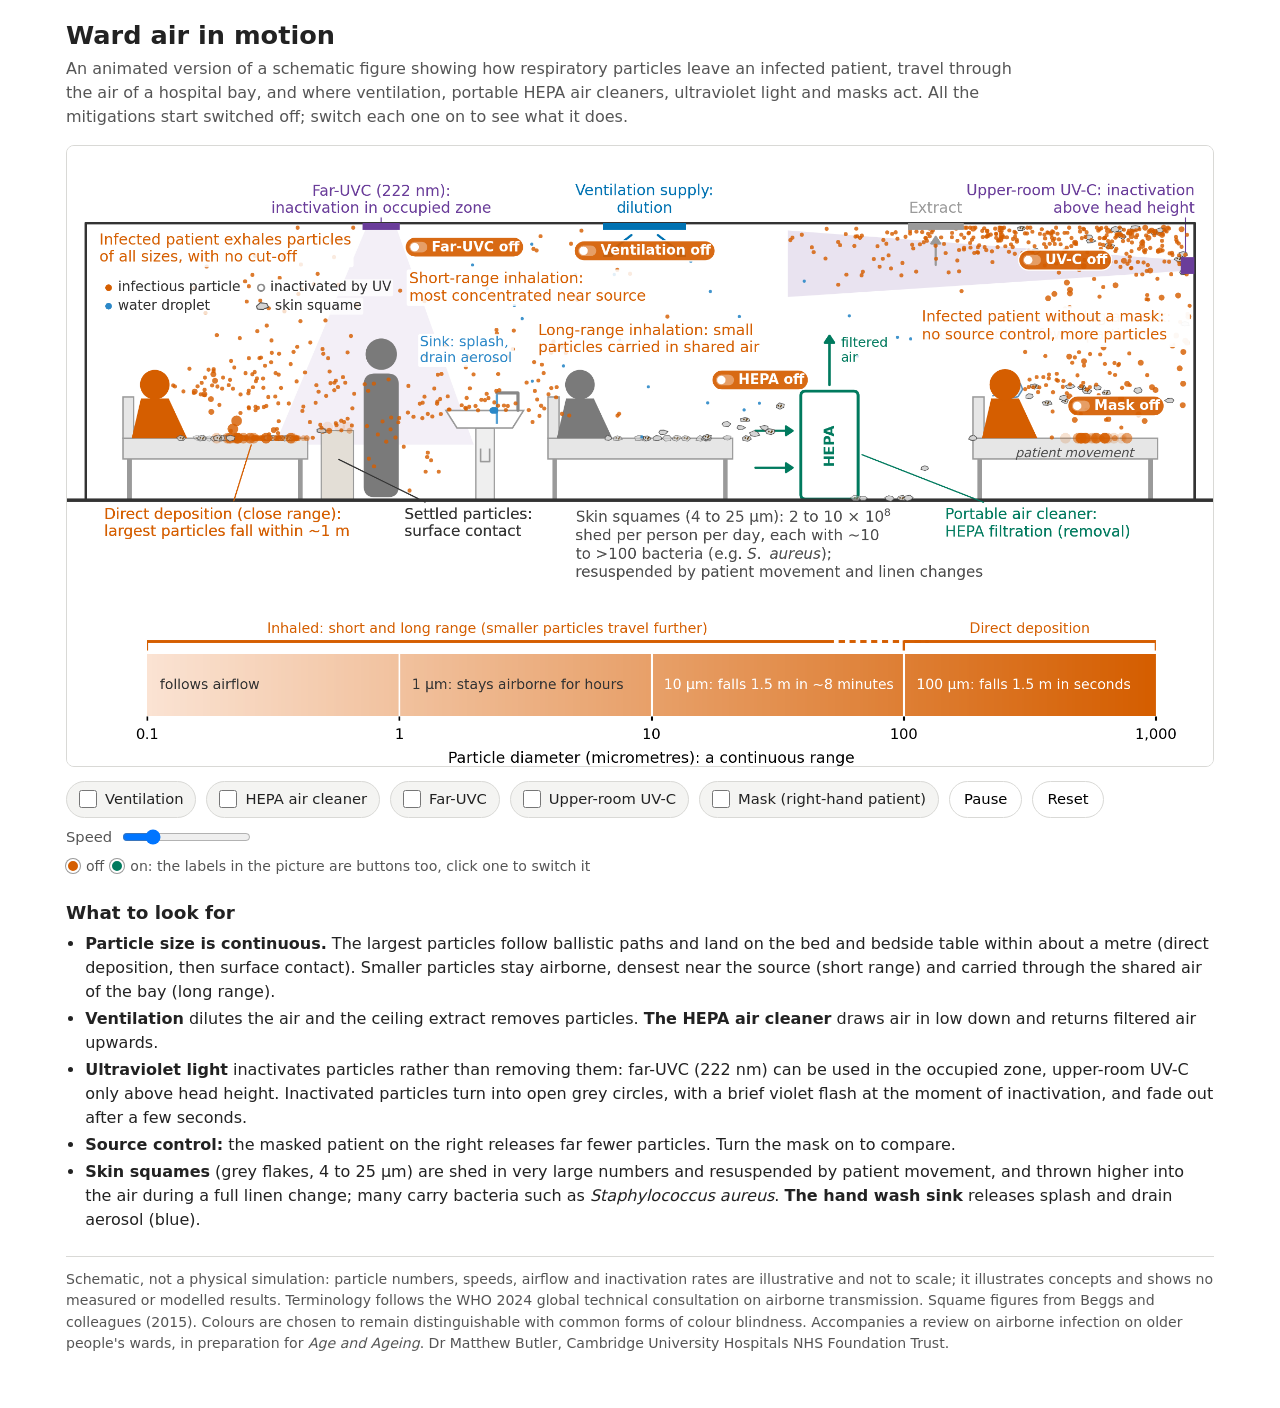
==== commit 28fc9cae: "Far-UVC wedge reaches the end of the bed in the animation so settled particles there are inactivated" ====
--- a/animation.html
+++ b/animation.html
@@ -95,7 +95,7 @@
   for(const x of [2.62,2.75,2.84])P.push({k:'L',x,y:0.79,vx:0,vy:0,act:true,age:0,set:true});}
 reset(); $('reset').addEventListener('click',reset);
 
-const CONE=[[3.03,2.93],[3.37,2.93],[4.1,0.75],[2.3,0.75]];
+const CONE=[[3.03,2.93],[3.37,2.93],[4.2,0.6],[2.05,0.6]];
 const BAND=[[11.85,2.48],[11.85,2.6],[7.6,2.92],[7.6,2.2]];
 function inPoly(x,y,poly){let c=false;for(let i=0,j=poly.length-1;i<poly.length;j=i++){const[xi,yi]=poly[i],[xj,yj]=poly[j];if(((yi>y)!=(yj>y))&&(x<(xj-xi)*(y-yi)/(yj-yi)+xi))c=!c;}return c;}
 const rnd=(a,b)=>a+Math.random()*(b-a);
@@ -162,7 +162,7 @@
     p.age+=dt; if(p.fl>0)p.fl-=dt;
     if(p.ia!==undefined){p.ia+=dt;if(p.ia>3)continue;} // inactivated particles fade out after about 3 s
     if(p.set){ // settled particles: far-UVC still reaches surfaces within its footprint, so they turn hollow and fade like airborne ones
-      if(p.act&&on.far&&inPoly(p.x,Math.max(p.y,0.76),CONE)&&Math.random()<2.0*dt){p.act=false;p.fl=0.7;p.ia=0;cnt.uv++;}
+      if(p.act&&on.far&&inPoly(p.x,Math.max(p.y,0.61),CONE)&&Math.random()<2.0*dt){p.act=false;p.fl=0.7;p.ia=0;cnt.uv++;}
       if(p.age<25)keep.push(p);continue;}
     const [fu,fv]=flow(p.x,p.y);
     if(p.k==='L'||p.k==='W'){p.vy-=2.2*dt;p.vx*=1-0.15*dt;}
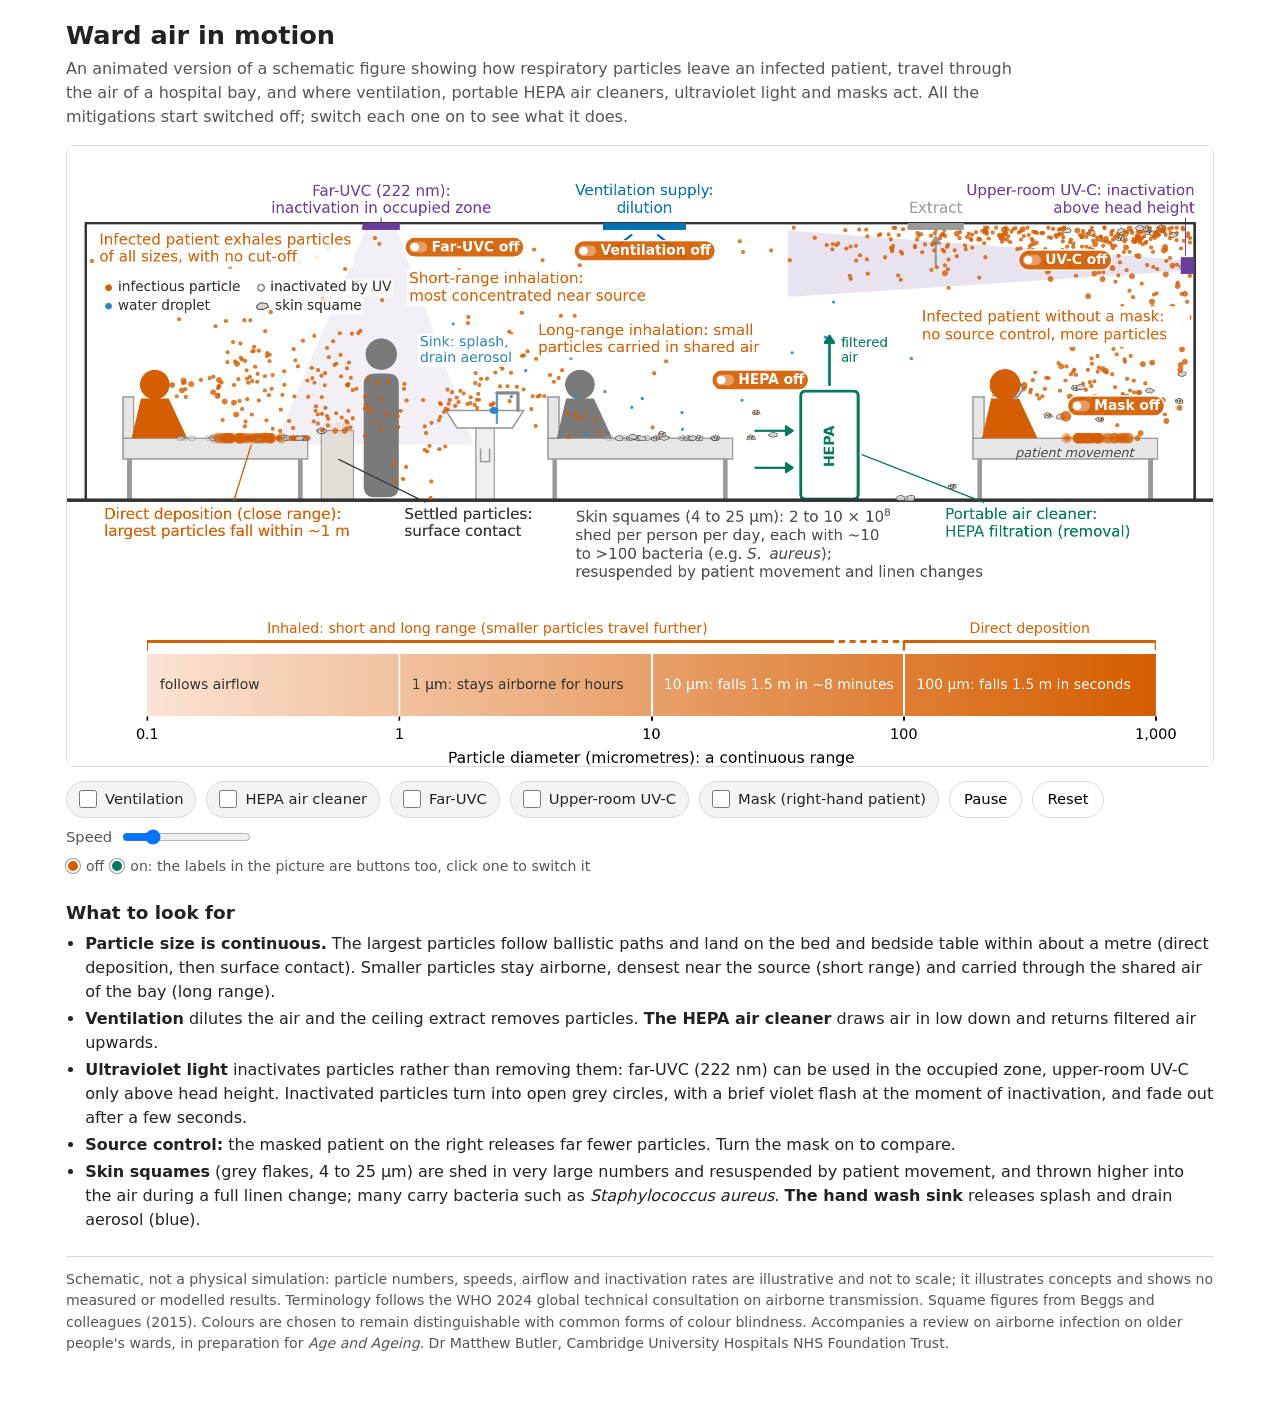
==== commit 6bbc666c: "Version the animation image URLs so browsers fetch the regenerated background Co-Authored-By: Claude" ====
--- a/animation.html
+++ b/animation.html
@@ -74,7 +74,7 @@
 const X=x=>M.x0+x*SX, Y=y=>M.y0-y*SY;
 const RED='#D55E00', WATER='#2B88C8', SQF='#D4D4D4', SQE='#4D4D4D', BUG='#5a3d14';
 const cv=document.getElementById('cv'), ctx=cv.getContext('2d');
-const bg=new Image(); bg.src='background.png'; const lb=new Image(); lb.src='labels.png';
+const bg=new Image(); bg.src='background.png?v=3'; const lb=new Image(); lb.src='labels.png?v=3';
 const $=id=>document.getElementById(id);
 const on={vent:false,hepa:false,far:false,upper:false,mask:false};
 const HIT=[];
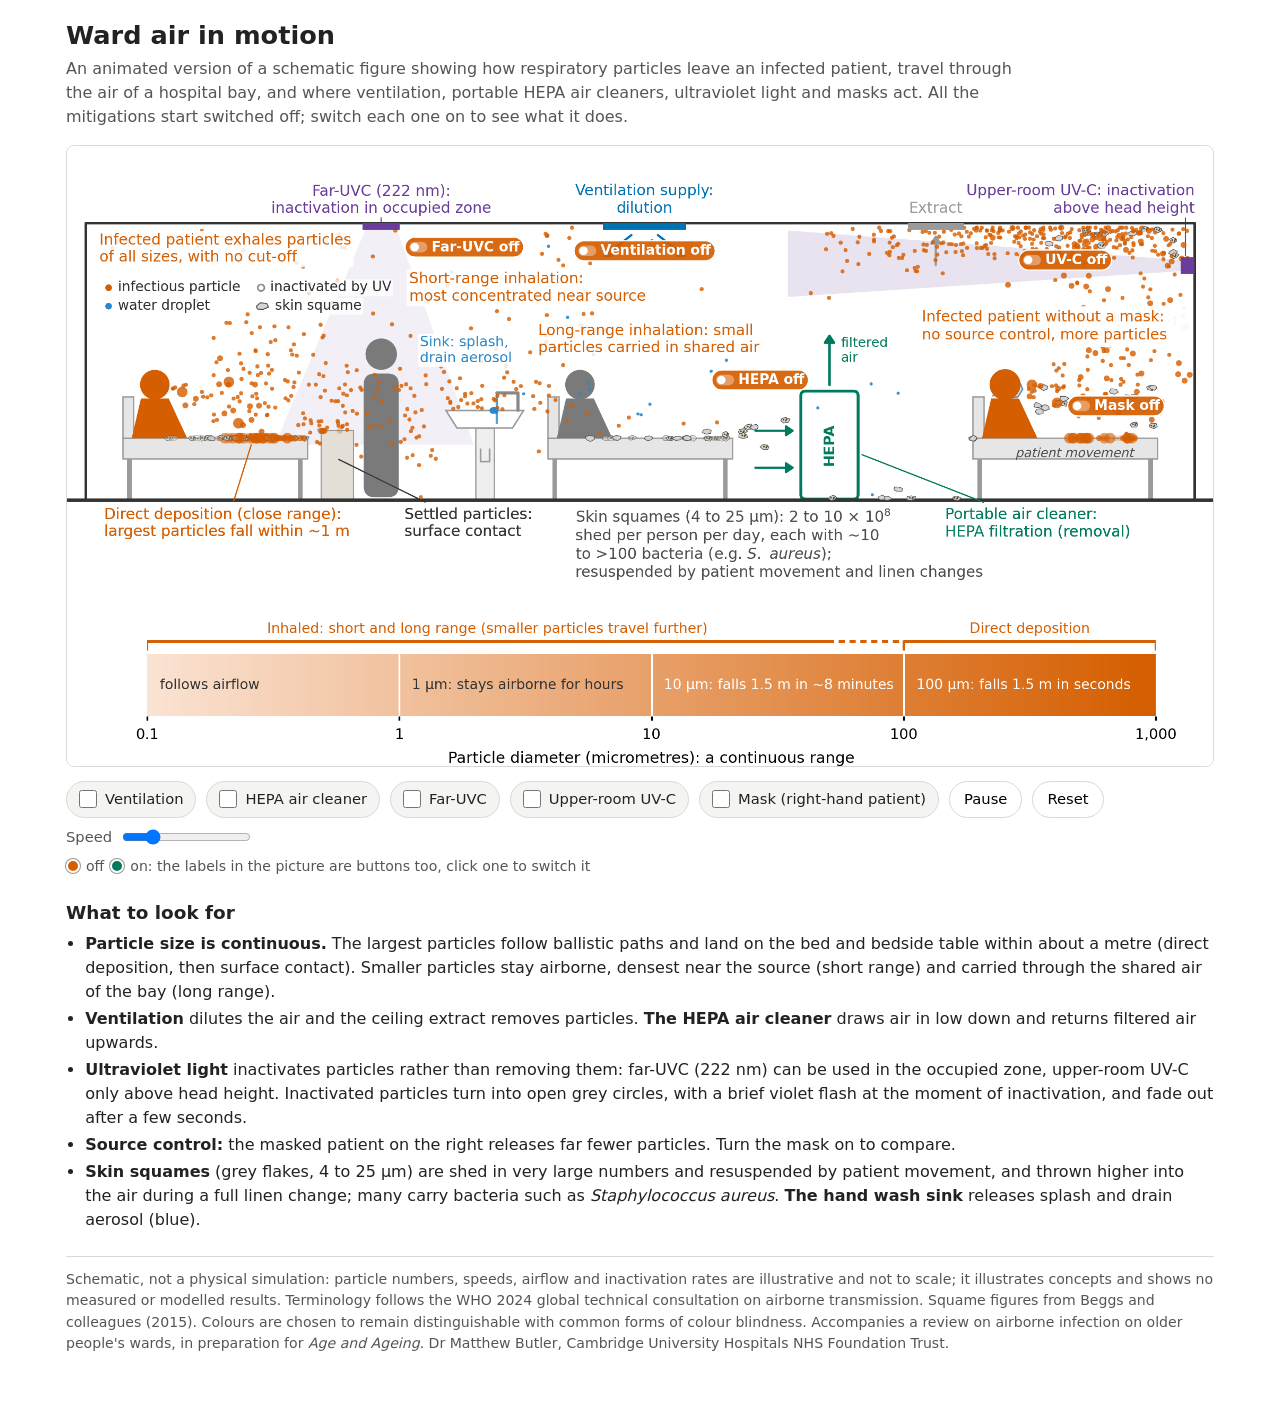
==== commit 198262ea: "Reset starts with no settled particles Co-Authored-By: Claude Fable 5.1 <noreply@anthropic.com> Clau" ====
--- a/animation.html
+++ b/animation.html
@@ -90,9 +90,7 @@
 let P=[], cnt, t=0;
 // three beds, each with its own rhythm of patient movement (every third one a full linen change), deliberately out of step with each other
 const BEDS=[{x0:0.8,x1:2.3,lx:1.5,period:11,off:4,n:0,lab:'',labT:-99},{x0:5.2,x1:6.9,lx:6.05,period:9,off:0,n:0,lab:'',labT:-99},{x0:10.0,x1:11.5,lx:10.7,period:13,off:7,n:0,lab:'',labT:-99}];
-function reset(){P=[];cnt={staff:0,pt:0,uv:0,hepa:0,ext:0};t=0;for(const b of BEDS){b.n=0;b.lab='';b.labT=-99;}
-  // three settled particles on the bedside table at the start (they fade, far-UVC can inactivate them, and reset clears them)
-  for(const x of [2.62,2.75,2.84])P.push({k:'L',x,y:0.79,vx:0,vy:0,act:true,age:0,set:true});}
+function reset(){P=[];cnt={staff:0,pt:0,uv:0,hepa:0,ext:0};t=0;for(const b of BEDS){b.n=0;b.lab='';b.labT=-99;}}
 reset(); $('reset').addEventListener('click',reset);
 
 const CONE=[[3.03,2.93],[3.37,2.93],[4.2,0.6],[2.05,0.6]];
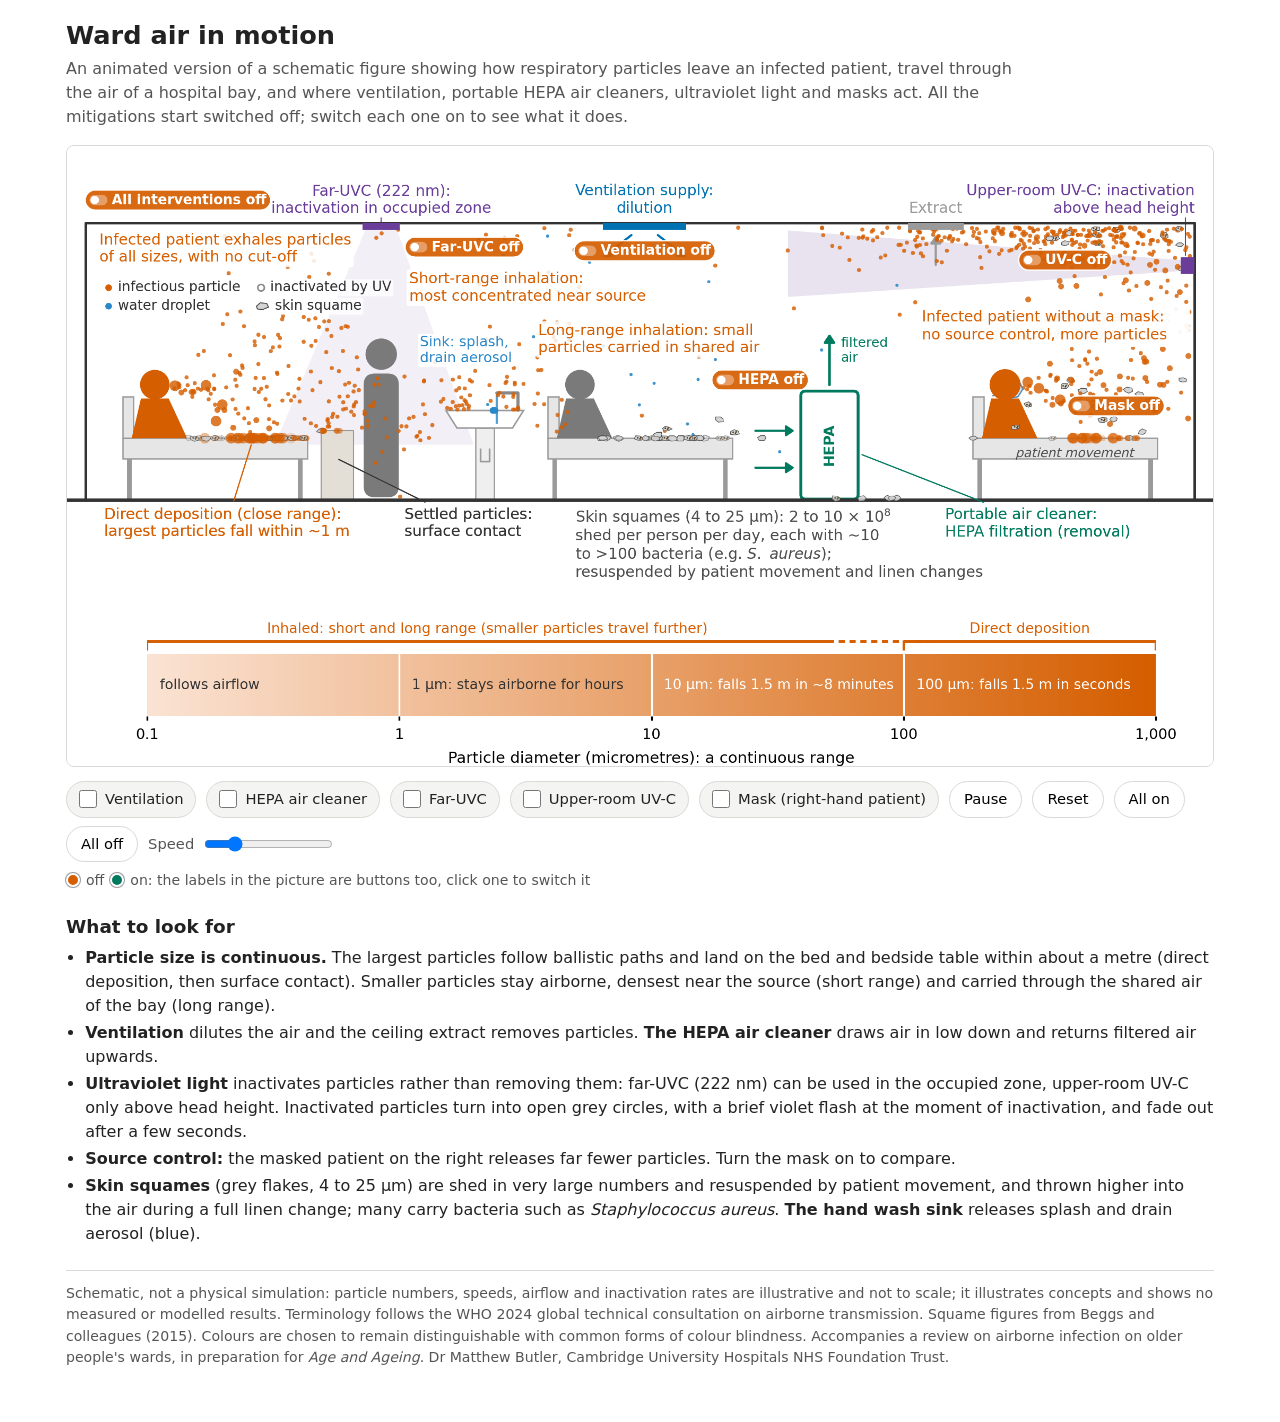
==== commit 7cc7b9c7: "All on / All off controls below the animation and an all-interventions switch in the picture Co-Auth" ====
--- a/animation.html
+++ b/animation.html
@@ -50,6 +50,8 @@
 <label class="toggle"><input type="checkbox" id="mask"> Mask (right-hand patient)</label>
 <button id="play" type="button">Pause</button>
 <button id="reset" type="button">Reset</button>
+<button id="allon" type="button">All on</button>
+<button id="alloff" type="button">All off</button>
 <label class="speed">Speed <input type="range" id="speed" min="0.5" max="3" step="0.25" value="1" aria-label="Animation speed"></label>
 <span class="hint"><span class="sw off"></span> off <span class="sw on"></span> on: the labels in the picture are buttons too, click one to switch it</span>
 </div>
@@ -80,7 +82,11 @@
 const HIT=[];
 function canvasPt(e){const r=cv.getBoundingClientRect();return {x:(e.clientX-r.left)*M.W/r.width,y:(e.clientY-r.top)*M.H/r.height};}
 function hitTag(e){const p=canvasPt(e);return HIT.find(h=>p.x>=h.x0&&p.x<=h.x1&&p.y>=h.y0&&p.y<=h.y1);}
-cv.addEventListener('click',e=>{const h=hitTag(e);if(!h)return;const box=$(h.k);box.checked=!box.checked;box.dispatchEvent(new Event('change'));});
+const KEYS=['vent','hepa','far','upper','mask'];
+function setAll(v){for(const k of KEYS){const b=$(k);if(b.checked!==v){b.checked=v;b.dispatchEvent(new Event('change'));}}}
+$('allon').addEventListener('click',()=>setAll(true)); $('alloff').addEventListener('click',()=>setAll(false));
+const allOn=()=>KEYS.every(k=>on[k]);
+cv.addEventListener('click',e=>{const h=hitTag(e);if(!h)return;if(h.k==='all'){setAll(!allOn());return;}const box=$(h.k);box.checked=!box.checked;box.dispatchEvent(new Event('change'));});
 cv.addEventListener('mousemove',e=>{cv.style.cursor=hitTag(e)?'pointer':'default';});
 ['vent','hepa','far','upper','mask'].forEach(k=>$(k).addEventListener('change',e=>on[k]=e.target.checked));
 let speed=1; $('speed').addEventListener('input',e=>speed=+e.target.value);
@@ -225,7 +231,7 @@
     ctx.font='28px "DejaVu Sans",Verdana,system-ui,sans-serif';ctx.fillStyle=RED;ctx.textAlign='left';ctx.textBaseline='middle';
     ctx.fillText('Infected patient without a mask:',X(9.05),Y(1.88)-17);ctx.fillText('no source control, more particles',X(9.05),Y(1.88)+17);}
   HIT.length=0;
-  const tag=(k,cx,cy,txt)=>{const isOn=on[k];const label=txt+(isOn?' on':' off');ctx.font='600 26px system-ui,sans-serif';const w=ctx.measureText(label).width+58;const x0=cx-w/2,y0=cy-19;
+  const tag=(k,cx,cy,txt)=>{const isOn=k==='all'?allOn():on[k];const label=txt+(isOn?' on':' off');ctx.font='600 26px system-ui,sans-serif';const w=ctx.measureText(label).width+58;const x0=cx-w/2,y0=cy-19;
     ctx.fillStyle=isOn?'rgba(0,122,94,0.92)':'rgba(213,94,0,0.92)';ctx.beginPath();ctx.roundRect(x0,y0,w,38,19);ctx.fill();ctx.lineWidth=2.5;ctx.strokeStyle='#fff';ctx.stroke();
     ctx.fillStyle='rgba(255,255,255,0.35)';ctx.beginPath();ctx.roundRect(x0+8,y0+9,34,20,10);ctx.fill();ctx.fillStyle='#fff';ctx.beginPath();ctx.arc(isOn?x0+32:x0+18,y0+19,8,0,7);ctx.fill();
     ctx.fillStyle='#fff';ctx.textAlign='left';ctx.textBaseline='middle';ctx.fillText(label,x0+50,cy+1);HIT.push({k,x0,y0,x1:x0+w,y1:y0+38});};
@@ -235,6 +241,7 @@
   tag('hepa',X(7.3),Y(1.3),'HEPA');
   tag('upper',X(10.6),Y(2.6),'UV-C');
   tag('mask',X(11.15),Y(1.02),'Mask');
+  tag('all',X(1.0),Y(3.25),'All interventions');
   for(const b of BEDS)if(t-b.labT<(b.lab==='linen change'?5:2.5)){ctx.font=(b.lab==='linen change'?'italic 600 26px':'italic 24px')+' system-ui,sans-serif';ctx.fillStyle=SQE;ctx.textAlign='center';ctx.textBaseline='middle';ctx.fillText(b.lab,X(b.lx),Y(0.5));}
 }
 
